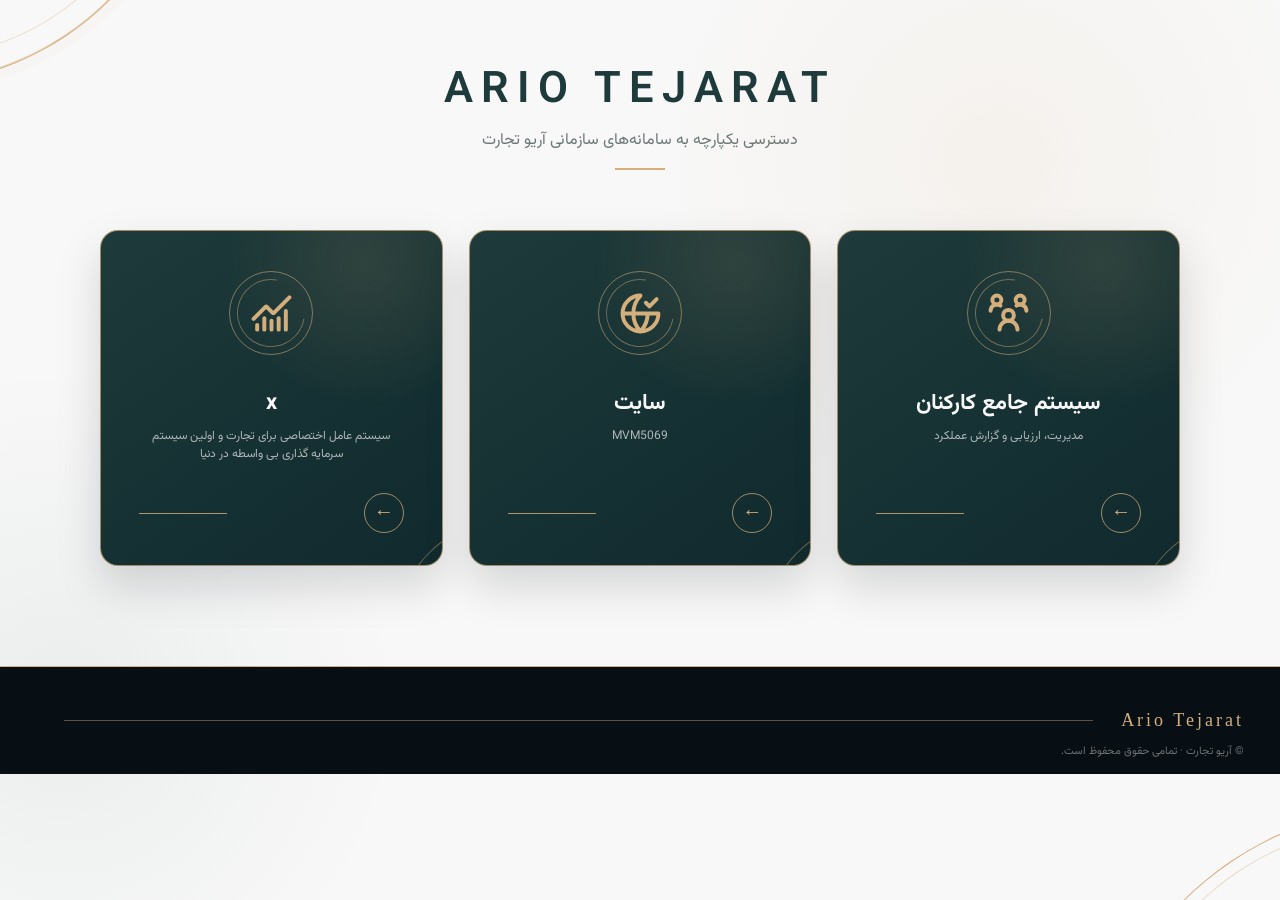
==== index.html @ 8e3de691 "Update index.html" ====
<!DOCTYPE html>
<html lang="fa" dir="rtl">
<head>
    <meta charset="UTF-8">
    <meta name="viewport" content="width=device-width, initial-scale=1.0">
    <meta name="theme-color" content="#080F14">
    <meta name="description" content="درگاه سامانه‌های آریو تجارت">
    <title>آریو تجارت | سامانه‌های سازمانی</title>

    <link rel="preconnect" href="https://fonts.googleapis.com">
    <link rel="preconnect" href="https://fonts.gstatic.com" crossorigin>
    <link href="https://fonts.googleapis.com/css2?family=Vazirmatn:wght@300;400;500;600;700;800&display=swap" rel="stylesheet">

    <link rel="stylesheet" href="style.css">
</head>

<body>

    <div class="page-decoration page-decoration--top"></div>
    <div class="page-decoration page-decoration--bottom"></div>

    <main>

        <section class="hero">
            <div class="hero-content">

                <p class="eyebrow">ARIO TEJARAT</p>

                <p class="hero-description">
                    دسترسی یکپارچه به سامانه‌های سازمانی آریو تجارت
                </p>

                <span class="gold-line"></span>

            </div>
        </section>


        <section class="systems" aria-label="سامانه‌ها">

            <a class="system-card" href="#">

                <div class="card-corner card-corner--bottom"></div>

                <div class="card-icon" aria-hidden="true">
                    <svg xmlns="http://www.w3.org/2000/svg"
                         width="24"
                         height="24"
                         viewBox="0 0 24 24"
                         fill="none"
                         stroke="currentColor"
                         stroke-width="2"
                         stroke-linecap="round"
                         stroke-linejoin="round">

                        <path d="M12 16v5"/>
                        <path d="M16 14.639V21"/>
                        <path d="M20 10.656V21"/>
                        <path d="m22 3-8.646 8.646a.5.5 0 0 1-.708 0L9.354 8.354a.5.5 0 0 0-.707 0L2 15"/>
                        <path d="M4 18.463V21"/>
                        <path d="M8 14.656V21"/>

                    </svg>
                </div>

                <div class="card-content">
                    <h2>x</h2>
                    <p>سیستم عامل اختصاصی برای تجارت و اولین سیستم سرمایه گذاری بی واسطه در دنیا</p>
                </div>

                <div class="card-footer">
                    <span class="card-line"></span>
                    <span class="arrow">←</span>
                </div>

            </a>


            <a class="system-card"
               href="https://mvm5069.com/"
               target="_blank"
               rel="noopener noreferrer">

                <div class="card-corner card-corner--bottom"></div>

                <div class="card-icon" aria-hidden="true">

                    <svg xmlns="http://www.w3.org/2000/svg"
                         width="24"
                         height="24"
                         viewBox="0 0 24 24"
                         fill="none"
                         stroke="currentColor"
                         stroke-width="2"
                         stroke-linecap="round"
                         stroke-linejoin="round">

                        <path d="m15 6 2 2 4-4"/>
                        <path d="M2 12h20A10 10 0 1 1 12 2a14.5 14.5 0 0 0 0 20 14.5 14.5 0 0 0 4-10"/>

                    </svg>

                </div>

                <div class="card-content">
                    <h2>سایت</h2>
                    <p>MVM5069 </p>
                </div>

                <div class="card-footer">
                    <span class="card-line"></span>
                    <span class="arrow">←</span>
                </div>

            </a>


            <!-- سیستم جامع کارکنان -->
            <a class="system-card" href="employees/">

                <div class="card-corner card-corner--bottom"></div>

                <div class="card-icon" aria-hidden="true">

                    <svg xmlns="http://www.w3.org/2000/svg"
                         width="24"
                         height="24"
                         viewBox="0 0 24 24"
                         fill="none"
                         stroke="currentColor"
                         stroke-width="2"
                         stroke-linecap="round"
                         stroke-linejoin="round">

                        <path d="M17 21a5 5 0 0 0-10 0"/>
                        <path d="M22 10.5a3.5 3.5 0 0 0-5.507-2.868"/>
                        <path d="M7.507 7.632A3.5 3.5 0 0 0 2 10.5"/>
                        <circle cx="12" cy="13" r="3"/>
                        <circle cx="18.5" cy="4.5" r="2.5"/>
                        <circle cx="5.5" cy="4.5" r="2.5"/>

                    </svg>

                </div>

                <div class="card-content">
                    <h2>سیستم جامع کارکنان</h2>
                    <p>مدیریت، ارزیابی و گزارش عملکرد</p>
                </div>

                <div class="card-footer">
                    <span class="card-line"></span>
                    <span class="arrow">←</span>
                </div>

            </a>

        </section>

    </main>


    <footer class="site-footer">

        <div class="footer-brand">
            Ario Tejarat
        </div>

        <div class="footer-line"></div>

        <span class="copyright">
            © آریو تجارت · تمامی حقوق محفوظ است.
        </span>

    </footer>


    <script src="script.js"></script>

</body>
</html>
---- style.css ----
* {
    box-sizing: border-box;
    margin: 0;
    padding: 0;
}

:root {
    --black: #080F14;
    --teal: #1E3A3A;
    --gold: #D4AF7C;
    --cream: #E8E0D3;
    --white: #F8F8F8;
    --text: #10262B;
    --muted: #6D7777;
    --border: rgba(30, 58, 58, 0.18);
    --gold-border: rgba(212, 175, 124, 0.72);
}

html {
    scroll-behavior: smooth;
}

body {
    min-height: 100vh;
    overflow-x: hidden;
    background:
        radial-gradient(circle at 78% 18%, rgba(212, 175, 124, 0.09), transparent 28%),
        radial-gradient(circle at 5% 78%, rgba(30, 58, 58, 0.06), transparent 24%),
        var(--white);
    color: var(--text);
    font-family: "Vazirmatn", Tahoma, sans-serif;
    -webkit-font-smoothing: antialiased;
}

a {
    color: inherit;
    text-decoration: none;
}

button {
    font: inherit;
}

.page-decoration {
    position: fixed;
    pointer-events: none;
    z-index: 0;
}

.page-decoration--top {
    width: 290px;
    height: 290px;
    top: -205px;
    left: -95px;
    border: 1px solid var(--gold);
    border-radius: 0 0 100% 0;
    box-shadow:
        inset -1px -1px 0 rgba(212, 175, 124, 0.45),
        0 0 0 10px rgba(212, 175, 124, 0.035);
}

.page-decoration--top::after {
    content: "";
    position: absolute;
    width: 250px;
    height: 250px;
    top: 10px;
    left: 10px;
    border: 1px solid rgba(212, 175, 124, 0.35);
    border-radius: 0 0 100% 0;
}

.page-decoration--bottom {
    width: 330px;
    height: 330px;
    right: -135px;
    bottom: -235px;
    border: 1px solid var(--gold);
    border-radius: 100% 0 0 0;
}

.page-decoration--bottom::after {
    content: "";
    position: absolute;
    width: 285px;
    height: 285px;
    top: 17px;
    right: 17px;
    border: 1px solid rgba(212, 175, 124, 0.38);
    border-radius: 100% 0 0 0;
}

.site-header {
    position: relative;
    z-index: 5;
    width: min(1380px, calc(100% - 72px));
    min-height: 96px;
    margin: 0 auto;
    display: flex;
    align-items: center;
    justify-content: space-between;
    border-bottom: 1px solid rgba(212, 175, 124, 0.55);
}

.brand {
    display: inline-flex;
    align-items: center;
    gap: 14px;
    direction: rtl;
}

.brand-name {
    font-size: 25px;
    font-weight: 800;
    letter-spacing: -0.8px;
}

.brand-mark {
    position: relative;
    width: 36px;
    height: 42px;
    display: inline-block;
}

.brand-mark::before,
.brand-mark::after,
.brand-mark span {
    content: "";
    position: absolute;
    display: block;
    width: 4px;
    background: var(--teal);
    transform-origin: bottom center;
}

.brand-mark::before {
    height: 37px;
    right: 16px;
    bottom: 0;
    transform: rotate(28deg);
}

.brand-mark::after {
    height: 37px;
    left: 8px;
    bottom: 0;
    transform: rotate(-28deg);
}

.brand-mark span:first-child {
    height: 25px;
    left: 16px;
    bottom: 0;
    transform: rotate(28deg);
}

.brand-mark span:last-child {
    height: 20px;
    left: 16px;
    bottom: 0;
    transform: rotate(-28deg);
}

.header-label {
    position: absolute;
    left: 50%;
    transform: translateX(-50%);
    display: flex;
    align-items: center;
    gap: 15px;
    color: #82683e;
    font-size: 14px;
    font-weight: 500;
}

.header-label span {
    width: 1px;
    height: 32px;
    background: var(--gold);
}

.menu-button {
    width: 46px;
    height: 46px;
    border: 0;
    background: transparent;
    display: grid;
    align-content: center;
    gap: 7px;
    cursor: pointer;
}

.menu-button i {
    display: block;
    width: 28px;
    height: 1px;
    background: var(--gold);
}

.menu-button i:last-child {
    width: 18px;
}

.hero {
    position: relative;
    z-index: 1;
    width: min(1380px, calc(100% - 72px));
    margin: 0 auto;
    min-height: 330px;
    display: flex;
    align-items: center;
    justify-content: flex-start;
}

.hero-content {
    width: 100%;
    text-align: right;
    padding: 0;
}

.eyebrow {
    margin-bottom: 18px;
    color: #9A7B49;
    font-size: 10px;
    font-weight: 600;
    letter-spacing: 3px;
    direction: ltr;
}

.hero h1 {
    font-size: clamp(36px, 4vw, 62px);
    line-height: 1.45;
    font-weight: 400;
    letter-spacing: -2px;
}

.hero h1 strong {
    font-weight: 800;
    color: var(--teal);
}

.hero-description {
    max-width: 690px;
    margin-top: 15px;
    color: var(--muted);
    font-size: clamp(14px, 1.3vw, 17px);
    line-height: 2;
}

.gold-line {
    display: block;
    width: 50px;
    height: 2px;
    margin-top: 20px;
    background: var(--gold);
}

.systems {
    position: relative;
    z-index: 2;
    width: min(1080px, calc(100% - 72px));
    margin: 0 auto;
    padding: 5px 0 100px;
    display: grid;
    grid-template-columns: repeat(3, 1fr);
    gap: 32px;
    direction: ltr;
}

.system-card {
    position: relative;
    min-height: 330px;
    overflow: hidden;
    padding: 40px 38px 32px;
    display: flex;
    flex-direction: column;
    direction: rtl;
    border: 1px solid var(--border);
    border-radius: 18px;
    background: rgba(248, 248, 248, 0.58);
    box-shadow: 0 20px 45px rgba(8, 15, 20, 0.055);
    transition:
        transform 0.45s cubic-bezier(.2,.8,.2,1),
        box-shadow 0.45s ease,
        border-color 0.45s ease;
}

.system-card:hover {
    transform: translateY(-8px);
    border-color: rgba(212, 175, 124, 0.7);
    box-shadow: 0 28px 55px rgba(8, 15, 20, 0.11);
}

.system-card--primary {
    color: var(--white);
    border-color: var(--gold-border);
    background:
        radial-gradient(circle at 78% 10%, rgba(212, 175, 124, 0.13), transparent 35%),
        linear-gradient(145deg, #1E3A3A, #0D2226);
    box-shadow: 0 25px 55px rgba(8, 15, 20, 0.18);
}

.system-card--primary:hover {
    box-shadow: 0 34px 65px rgba(8, 15, 20, 0.23);
}

.card-corner {
    position: absolute;
    width: 120px;
    height: 120px;
    pointer-events: none;
    border: 1px solid rgba(212, 175, 124, 0.45);
}

.card-corner--top {
    top: -72px;
    left: -72px;
    border-radius: 0 0 100% 0;
}

.card-corner--bottom {
    right: -72px;
    bottom: -72px;
    border-radius: 100% 0 0 0;
}

.card-icon {
    position: relative;
    width: 84px;
    height: 84px;
    margin: 0 auto 30px;
    display: grid;
    place-items: center;
    border: 1px solid rgba(212, 175, 124, 0.55);
    border-radius: 50%;
}

.card-icon::after {
    content: "";
    position: absolute;
    width: 66px;
    height: 66px;
    border: 1px solid rgba(212, 175, 124, 0.45);
    border-radius: 50%;
    border-right-color: transparent;
    transform: rotate(-35deg);
}

.card-icon svg {
    position: relative;
    z-index: 1;
    width: 43px;
    height: 43px;
    stroke: var(--teal);
    stroke-width: 2.2;
    stroke-linecap: round;
    stroke-linejoin: round;
}

.system-card--primary .card-icon svg {
    stroke: var(--gold);
}

.card-content {
    text-align: center;
}



.system-card--primary .card-index {
    color: var(--gold);
}

.card-content h2 {
    font-size: 22px;
    line-height: 1.7;
    font-weight: 700;
}

.card-content p {
    margin-top: 5px;
    color: #7D8585;
    font-size: 12px;
}

.system-card--primary .card-content p {
    color: rgba(248, 248, 248, 0.66);
}

.card-footer {
    margin-top: auto;
    padding-top: 30px;
    display: flex;
    align-items: center;
    justify-content: space-between;
    direction: ltr;
}

.card-line {
    width: 88px;
    height: 1px;
    background: var(--gold);
    opacity: 0.8;
}

.arrow {
    width: 40px;
    height: 40px;
    display: grid;
    place-items: center;
    border: 1px solid rgba(212, 175, 124, 0.72);
    border-radius: 50%;
    color: #9A7B49;
    font-size: 20px;
    line-height: 1;
    transition: transform 0.3s ease, background 0.3s ease;
}

.system-card:hover .arrow {
    transform: translateX(-4px);
}

.system-card--primary .arrow {
    color: var(--gold);
}

.site-footer {
    position: relative;
    z-index: 3;
    min-height: 108px;
    padding: 24px max(36px, calc((100% - 1380px) / 2));
    display: grid;
    grid-template-columns: auto 1fr auto;
    align-items: center;
    gap: 28px;
    color: rgba(248, 248, 248, 0.75);
    background: var(--black);
    border-top: 1px solid var(--gold);
}

.footer-brand {
    color: var(--gold);
    font-family: Georgia, serif;
    font-size: 18px;
    letter-spacing: 3px;
    direction: ltr;
}

.footer-line {
    height: 1px;
    background: rgba(212, 175, 124, 0.42);
}

.site-footer p,
.copyright {
    font-size: 11px;
}

.copyright {
    position: absolute;
    right: max(36px, calc((100% - 1380px) / 2));
    bottom: 14px;
    color: rgba(248, 248, 248, 0.42);
}

@media (max-width: 1000px) {
    .site-header,
    .hero {
        width: min(100% - 48px, 900px);
    }

    .hero {
        min-height: 280px;
    }

    .systems {
        width: min(100% - 48px, 900px);
        gap: 20px;
    }

    .system-card {
        min-height: 300px;
        padding: 32px 24px 26px;
    }

    .card-content h2 {
        font-size: 19px;
    }

    .site-footer {
        padding-left: 24px;
        padding-right: 24px;
    }
}

@media (max-width: 720px) {
    .page-decoration--top {
        width: 190px;
        height: 190px;
        top: -135px;
        left: -75px;
    }

    .page-decoration--top::after {
        width: 160px;
        height: 160px;
    }

    .page-decoration--bottom {
        width: 220px;
        height: 220px;
        right: -110px;
        bottom: -155px;
    }

    .page-decoration--bottom::after {
        width: 190px;
        height: 190px;
    }

    .site-header {
        width: calc(100% - 32px);
        min-height: 76px;
    }

    .brand-name {
        font-size: 19px;
    }

    .brand-mark {
        width: 29px;
        height: 34px;
    }

    .brand-mark::before,
    .brand-mark::after,
    .brand-mark span {
        width: 3px;
    }

    .brand-mark::before,
    .brand-mark::after {
        height: 30px;
    }

    .brand-mark span:first-child {
        height: 20px;
    }

    .brand-mark span:last-child {
        height: 16px;
    }

    .header-label {
        display: none;
    }

    .menu-button {
        width: 38px;
        height: 38px;
    }

    .menu-button i {
        width: 24px;
    }

    .hero {
        width: calc(100% - 32px);
        min-height: auto;
    }

    .hero-content {
        padding: 54px 5px 34px;
        text-align: center;
    }

    .eyebrow {
        font-size: 8px;
        letter-spacing: 2px;
    }

    .hero h1 {
        font-size: clamp(31px, 9vw, 42px);
        line-height: 1.6;
        letter-spacing: -1.2px;
    }

    .hero-description {
        margin: 14px auto 0;
        max-width: 360px;
        font-size: 13px;
        line-height: 2.1;
    }

    .gold-line {
        margin: 20px auto 0;
    }

    .systems {
        width: calc(100% - 32px);
        padding: 0 0 58px;
        grid-template-columns: 1fr;
        gap: 16px;
    }

    .system-card {
        min-height: 238px;
        padding: 27px 25px 22px;
        border-radius: 16px;
    }


    .card-icon {
        width: 68px;
        height: 68px;
        margin-bottom: 18px;
    }

    .card-icon::after {
        width: 54px;
        height: 54px;
    }

    .card-icon svg {
        width: 34px;
        height: 34px;
    }

    .card-content h2 {
        font-size: 19px;
    }

    .card-content p {
        font-size: 11px;
    }

    .card-footer {
        padding-top: 19px;
    }

    .card-line {
        width: 62px;
    }

    .arrow {
        width: 36px;
        height: 36px;
    }

    .site-footer {
        min-height: 145px;
        padding: 25px 20px 42px;
        display: flex;
        flex-direction: column;
        justify-content: center;
        gap: 12px;
        text-align: center;
    }

    .footer-line {
        width: 80px;
    }

    .site-footer p {
        font-size: 11px;
    }

    .copyright {
        right: 20px;
        left: 20px;
        bottom: 14px;
        font-size: 9px;
        text-align: center;
    }
}

@media (prefers-reduced-motion: reduce) {
    html {
        scroll-behavior: auto;
    }

    .system-card,
    .arrow {
        transition: none;
    }
}

/* ================================
   FINAL PORTAL ADJUSTMENTS
   ================================ */

/* Header completely removed */

.hero {
    min-height: 235px;
    justify-content: center;
}

.hero-content {
    padding: 0;
    text-align: center;
}

.eyebrow {
    margin-bottom: 9px;
    color: var(--teal);
    font-size: clamp(32px, 3.4vw, 52px);
    font-weight: 600;
    line-height: 1.2;
    letter-spacing: 8px;
    direction: ltr;
}

.hero-description {
    max-width: none;
    margin-top: 0;
    color: var(--muted);
    font-size: 16px;
    line-height: 1.9;
}

.gold-line {
    margin: 12px auto 0;
}


/* ================================
   ALL CARDS - SAME GREEN
   ================================ */

.system-card,
.system-card--primary {
    color: var(--white);

    background:
        radial-gradient(
            circle at 78% 10%,
            rgba(212, 175, 124, 0.12),
            transparent 35%
        ),
        linear-gradient(
            145deg,
            #1E3A3A,
            #102A2D
        );

    border: 1px solid rgba(212, 175, 124, 0.72);

    box-shadow:
        0 20px 45px rgba(8, 15, 20, 0.15);
}

.system-card:hover,
.system-card--primary:hover {
    border-color: var(--gold);

    box-shadow:
        0 30px 55px rgba(8, 15, 20, 0.22);
}


/* Icons */

.system-card .card-icon,
.system-card--primary .card-icon {
    color: var(--gold);
}

.system-card .card-icon svg,
.system-card--primary .card-icon svg {
    stroke: currentColor;
}


/* Text */

.system-card .card-content h2,
.system-card--primary .card-content h2 {
    color: var(--white);
}

.system-card .card-content p,
.system-card--primary .card-content p {
    color: rgba(248, 248, 248, 0.67);
}


/* Footer inside cards */

.system-card .card-line,
.system-card--primary .card-line {
    background: var(--gold);
}

.system-card .arrow,
.system-card--primary .arrow {
    color: var(--gold);
    border-color: rgba(212, 175, 124, 0.72);
}


/* ================================
   DESKTOP SPACING
   ================================ */

@media (min-width: 721px) {

    .hero {
        min-height: 235px;
    }

    .systems {
        padding-top: 0;
        margin-top: -5px;
        gap: 26px;
    }

}


/* ================================
   MOBILE
   EXACT HTML ORDER
   1. X
   2. SITE
   3. EMPLOYEES
   ================================ */

@media (max-width: 720px) {

    .hero {
        width: calc(100% - 32px);
        min-height: 190px;
    }

    .hero-content {
        padding: 22px 5px 10px;
        text-align: center;
    }

    .eyebrow {
        margin-bottom: 8px;
        font-size: clamp(27px, 9vw, 38px);
        letter-spacing: 5px;
    }

    .hero-description {
        max-width: 340px;
        margin: 0 auto;
        font-size: 12px;
        line-height: 2;
    }

    .gold-line {
        margin-top: 11px;
    }


    .systems {
        width: calc(100% - 32px);

        padding-top: 0;
        padding-bottom: 45px;

        grid-template-columns: 1fr;

        gap: 14px;

        direction: ltr;
    }


    /* ترتیب دقیقاً همان HTML */

    .system-card:nth-child(1) {
        order: 1;
    }

    .system-card:nth-child(2) {
        order: 2;
    }

    .system-card:nth-child(3) {
        order: 3;
    }


    .system-card {
        min-height: 220px;
        padding: 25px 23px 20px;
        border-radius: 16px;
    }


    .card-icon {
        width: 65px;
        height: 65px;
        margin-bottom: 16px;
    }

    .card-icon::after {
        width: 52px;
        height: 52px;
    }

    .card-icon svg {
        width: 33px;
        height: 33px;
    }

    .card-content h2 {
        font-size: 18px;
    }

    .card-content p {
        font-size: 10.5px;
    }

    .card-footer {
        padding-top: 17px;
    }

    .card-line {
        width: 58px;
    }

    .arrow {
        width: 35px;
        height: 35px;
    }

}
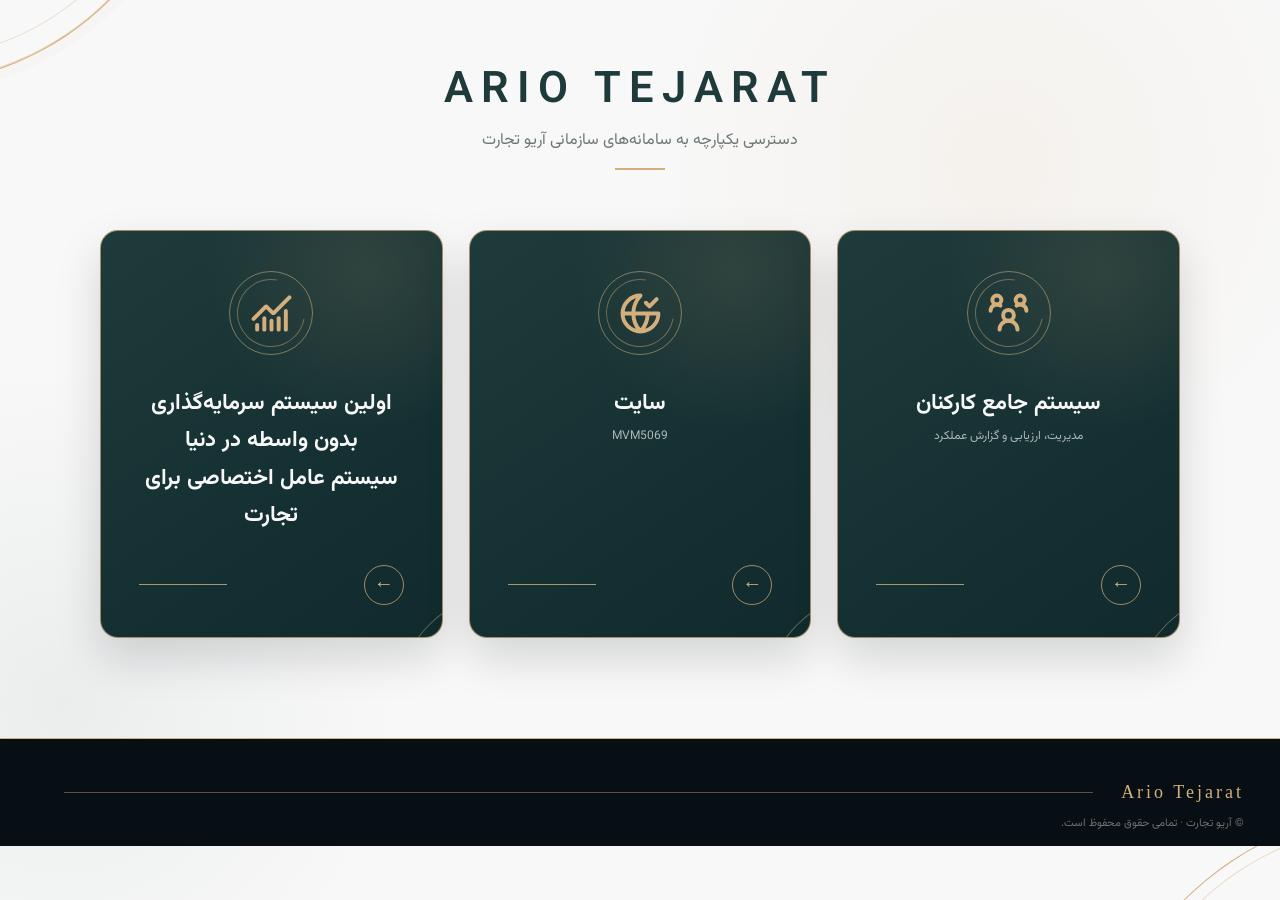
==== commit 81aa1ace: "Update index.html" ====
--- a/index.html
+++ b/index.html
@@ -64,8 +64,10 @@
                 </div>
 
                 <div class="card-content">
-                    <h2>x</h2>
-                    <p>سیستم عامل اختصاصی برای تجارت و اولین سیستم سرمایه گذاری بی واسطه در دنیا</p>
+                    <h2>اولین سیستم سرمایه‌گذاری بدون واسطه در دنیا
+                    <br>
+                        سیستم عامل اختصاصی برای تجارت
+                    </h2>
                 </div>
 
                 <div class="card-footer">
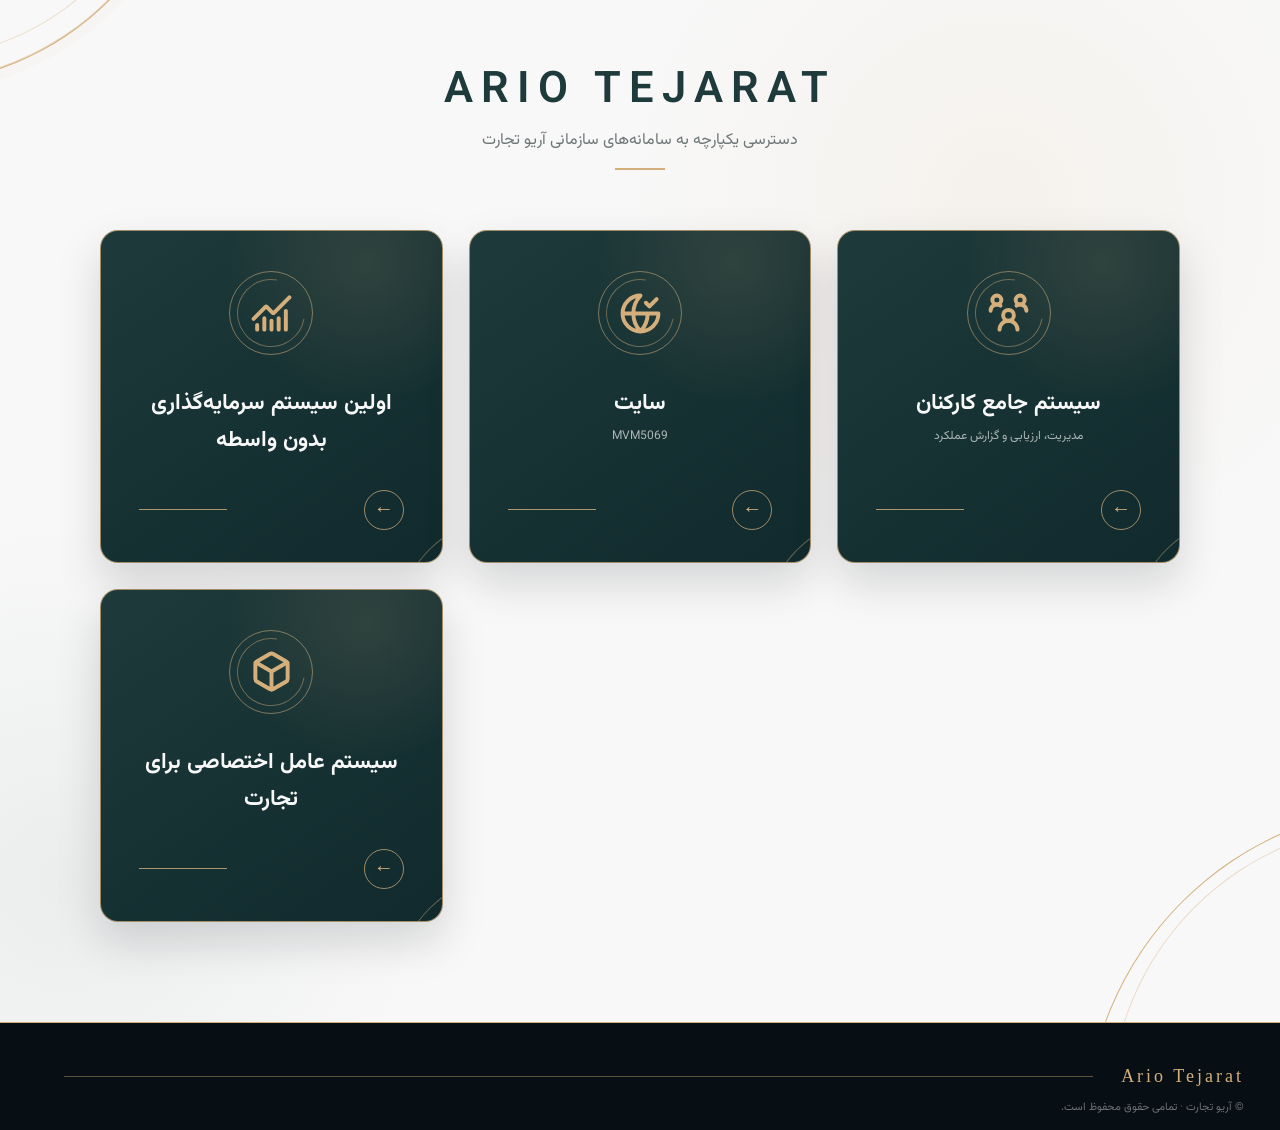
==== commit 6d68d278: "Update index.html" ====
--- a/index.html
+++ b/index.html
@@ -64,9 +64,7 @@
                 </div>
 
                 <div class="card-content">
-                    <h2>اولین سیستم سرمایه‌گذاری بدون واسطه در دنیا
-                    <br>
-                        سیستم عامل اختصاصی برای تجارت
+                    <h2>اولین سیستم سرمایه‌گذاری بدون واسطه
                     </h2>
                 </div>
 
@@ -157,6 +155,30 @@
 
             </a>
 
+
+            <a class="system-card"
+               href="#"
+               target="_blank"
+               rel="noopener noreferrer">
+
+                <div class="card-corner card-corner--bottom"></div>
+
+                <div class="card-icon" aria-hidden="true">
+
+                <svg xmlns="http://www.w3.org/2000/svg" width="24" height="24" viewBox="0 0 24 24" fill="none" stroke="currentColor" stroke-width="2" stroke-linecap="round" stroke-linejoin="round" class="lucide lucide-box preview-icon"><path d="M21 8a2 2 0 0 0-1-1.73l-7-4a2 2 0 0 0-2 0l-7 4A2 2 0 0 0 3 8v8a2 2 0 0 0 1 1.73l7 4a2 2 0 0 0 2 0l7-4A2 2 0 0 0 21 16Z"/><path d="m3.3 7 8.7 5 8.7-5"/><path d="M12 22V12"/></svg>
+
+                </div>
+
+                <div class="card-content">
+                    <h2>سیستم عامل اختصاصی برای تجارت</h2>
+                </div>
+
+                <div class="card-footer">
+                    <span class="card-line"></span>
+                    <span class="arrow">←</span>
+                </div>
+
+            </a>
         </section>
 
     </main>
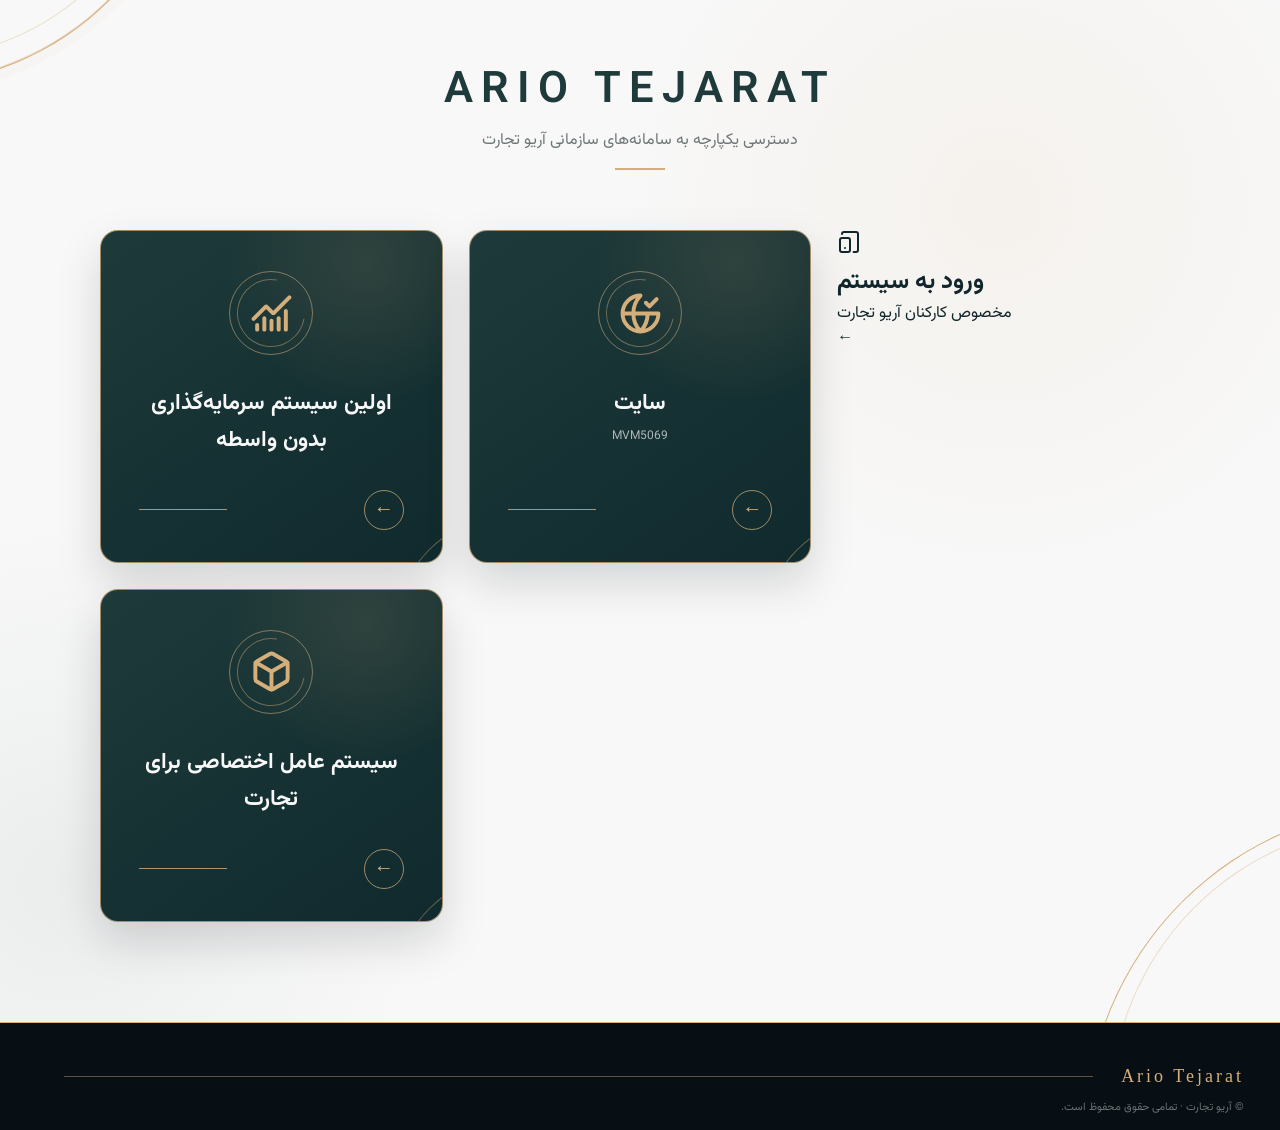
==== commit f87711a9: "Update index.html" ====
--- a/index.html
+++ b/index.html
@@ -116,44 +116,33 @@
 
 
             <!-- سیستم جامع کارکنان -->
-            <a class="system-card" href="employees/">
+           <a class="action-card install-card" href="https://alighadimi2020.github.io/employee/">
 
-                <div class="card-corner card-corner--bottom"></div>
+    <div class="action-icon">
+        <svg xmlns="http://www.w3.org/2000/svg"
+             width="24"
+             height="24"
+             viewBox="0 0 24 24"
+             fill="none"
+             stroke="currentColor"
+             stroke-width="2"
+             stroke-linecap="round"
+             stroke-linejoin="round"
+             class="lucide lucide-tablet-smartphone preview-icon">
+            <rect width="10" height="14" x="3" y="8" rx="2"/>
+            <path d="M5 4a2 2 0 0 1 2-2h12a2 2 0 0 1 2 2v16a2 2 0 0 1-2 2h-2.4"/>
+            <path d="M8 18h.01"/>
+        </svg>
+    </div>
 
-                <div class="card-icon" aria-hidden="true">
+    <div class="action-text">
+        <h2>ورود به سیستم</h2>
+        <p>مخصوص کارکنان آریو تجارت</p>
+    </div>
 
-                    <svg xmlns="http://www.w3.org/2000/svg"
-                         width="24"
-                         height="24"
-                         viewBox="0 0 24 24"
-                         fill="none"
-                         stroke="currentColor"
-                         stroke-width="2"
-                         stroke-linecap="round"
-                         stroke-linejoin="round">
+    <span class="action-arrow">←</span>
 
-                        <path d="M17 21a5 5 0 0 0-10 0"/>
-                        <path d="M22 10.5a3.5 3.5 0 0 0-5.507-2.868"/>
-                        <path d="M7.507 7.632A3.5 3.5 0 0 0 2 10.5"/>
-                        <circle cx="12" cy="13" r="3"/>
-                        <circle cx="18.5" cy="4.5" r="2.5"/>
-                        <circle cx="5.5" cy="4.5" r="2.5"/>
-
-                    </svg>
-
-                </div>
-
-                <div class="card-content">
-                    <h2>سیستم جامع کارکنان</h2>
-                    <p>مدیریت، ارزیابی و گزارش عملکرد</p>
-                </div>
-
-                <div class="card-footer">
-                    <span class="card-line"></span>
-                    <span class="arrow">←</span>
-                </div>
-
-            </a>
+</a>
 
 
             <a class="system-card"
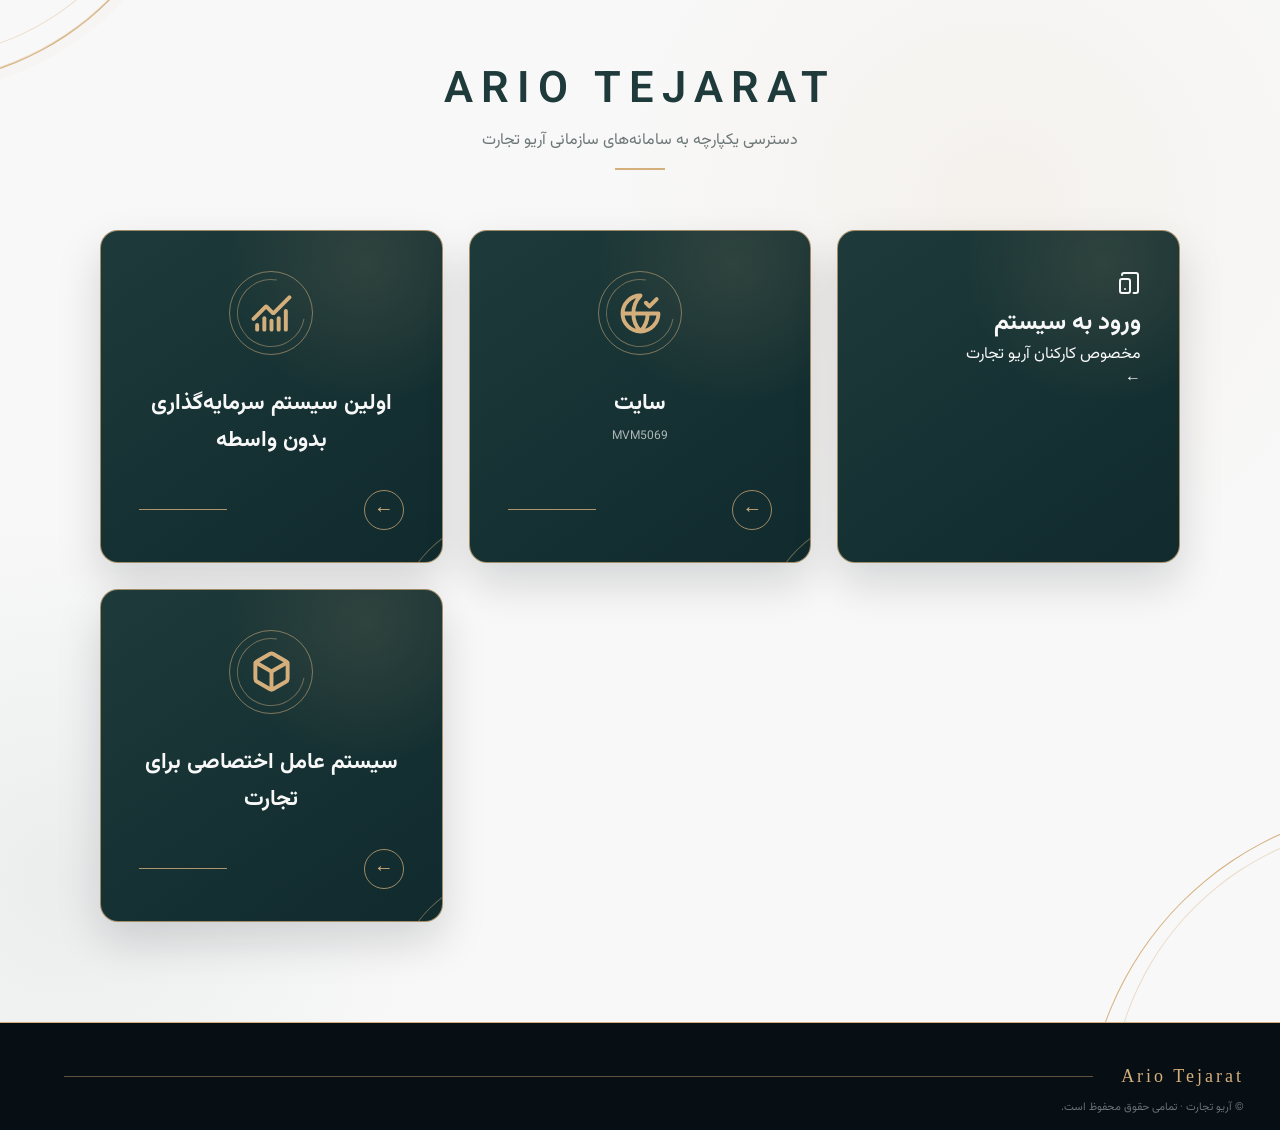
==== commit 545e133f: "Update index.html" ====
--- a/index.html
+++ b/index.html
@@ -116,7 +116,7 @@
 
 
             <!-- سیستم جامع کارکنان -->
-           <a class="action-card install-card" href="https://alighadimi2020.github.io/employee/">
+<a class="system-card" href="https://alighadimi2020.github.io/employee/">
 
     <div class="action-icon">
         <svg xmlns="http://www.w3.org/2000/svg"
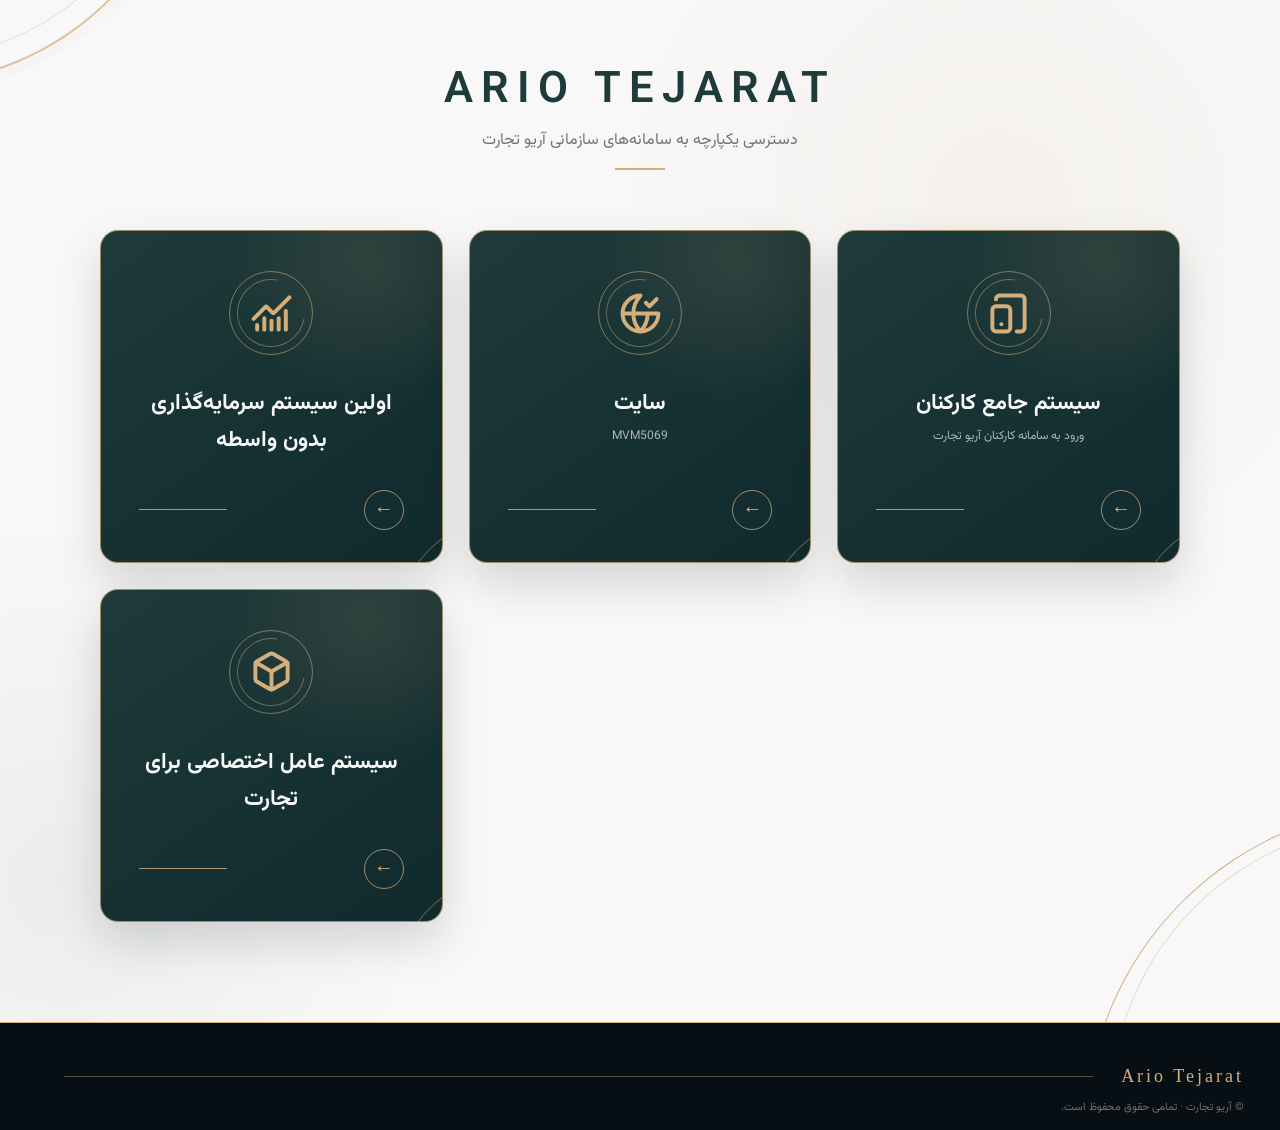
==== commit 7a3fcb7a: "Update index.html" ====
--- a/index.html
+++ b/index.html
@@ -115,10 +115,14 @@
             </a>
 
 
-            <!-- سیستم جامع کارکنان -->
-<a class="system-card" href="https://alighadimi2020.github.io/employee/">
-
-    <div class="action-icon">
+
+<a class="system-card"
+   href="https://alighadimi2020.github.io/employee/">
+
+    <div class="card-corner card-corner--bottom"></div>
+
+    <div class="card-icon" aria-hidden="true">
+
         <svg xmlns="http://www.w3.org/2000/svg"
              width="24"
              height="24"
@@ -127,20 +131,25 @@
              stroke="currentColor"
              stroke-width="2"
              stroke-linecap="round"
-             stroke-linejoin="round"
-             class="lucide lucide-tablet-smartphone preview-icon">
+             stroke-linejoin="round">
+
             <rect width="10" height="14" x="3" y="8" rx="2"/>
             <path d="M5 4a2 2 0 0 1 2-2h12a2 2 0 0 1 2 2v16a2 2 0 0 1-2 2h-2.4"/>
             <path d="M8 18h.01"/>
+
         </svg>
+
     </div>
 
-    <div class="action-text">
-        <h2>ورود به سیستم</h2>
-        <p>مخصوص کارکنان آریو تجارت</p>
+    <div class="card-content">
+        <h2>سیستم جامع کارکنان</h2>
+        <p>ورود به سامانه کارکنان آریو تجارت</p>
     </div>
 
-    <span class="action-arrow">←</span>
+    <div class="card-footer">
+        <span class="card-line"></span>
+        <span class="arrow">←</span>
+    </div>
 
 </a>
 
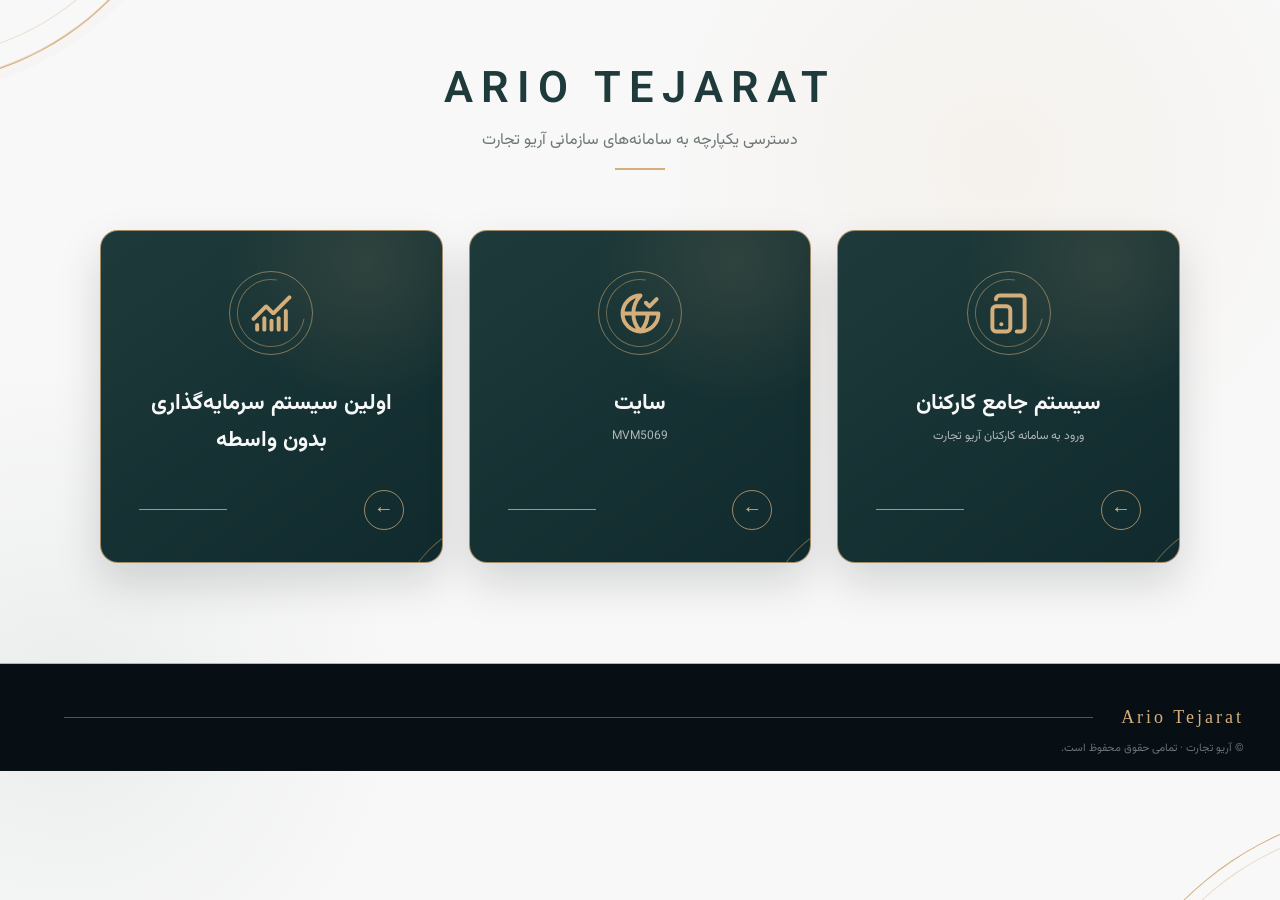
==== commit fb740ee6: "Update index.html" ====
--- a/index.html
+++ b/index.html
@@ -117,7 +117,7 @@
 
 
 <a class="system-card"
-   href="https://alighadimi2020.github.io/employee/">
+   href="https://ariotejarat.org/login/">
 
     <div class="card-corner card-corner--bottom"></div>
 
@@ -154,29 +154,6 @@
 </a>
 
 
-            <a class="system-card"
-               href="#"
-               target="_blank"
-               rel="noopener noreferrer">
-
-                <div class="card-corner card-corner--bottom"></div>
-
-                <div class="card-icon" aria-hidden="true">
-
-                <svg xmlns="http://www.w3.org/2000/svg" width="24" height="24" viewBox="0 0 24 24" fill="none" stroke="currentColor" stroke-width="2" stroke-linecap="round" stroke-linejoin="round" class="lucide lucide-box preview-icon"><path d="M21 8a2 2 0 0 0-1-1.73l-7-4a2 2 0 0 0-2 0l-7 4A2 2 0 0 0 3 8v8a2 2 0 0 0 1 1.73l7 4a2 2 0 0 0 2 0l7-4A2 2 0 0 0 21 16Z"/><path d="m3.3 7 8.7 5 8.7-5"/><path d="M12 22V12"/></svg>
-
-                </div>
-
-                <div class="card-content">
-                    <h2>سیستم عامل اختصاصی برای تجارت</h2>
-                </div>
-
-                <div class="card-footer">
-                    <span class="card-line"></span>
-                    <span class="arrow">←</span>
-                </div>
-
-            </a>
         </section>
 
     </main>
